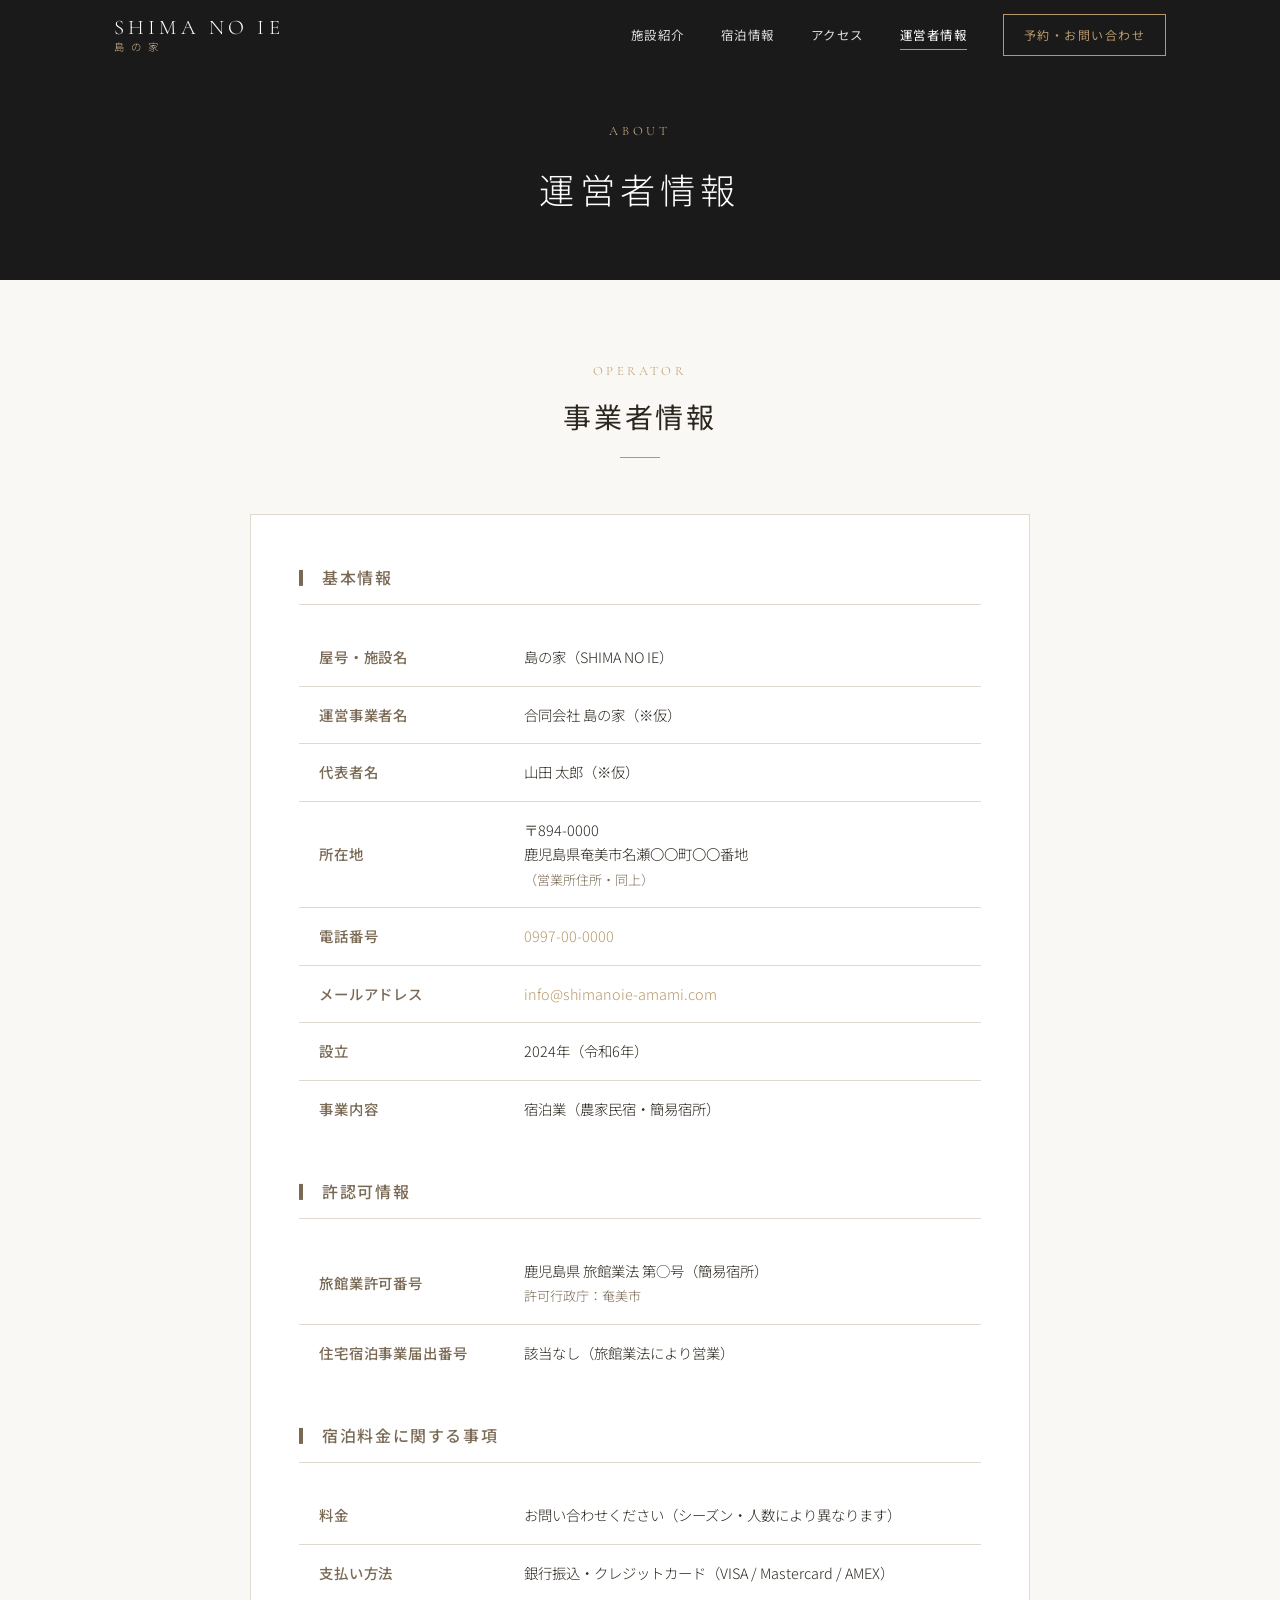
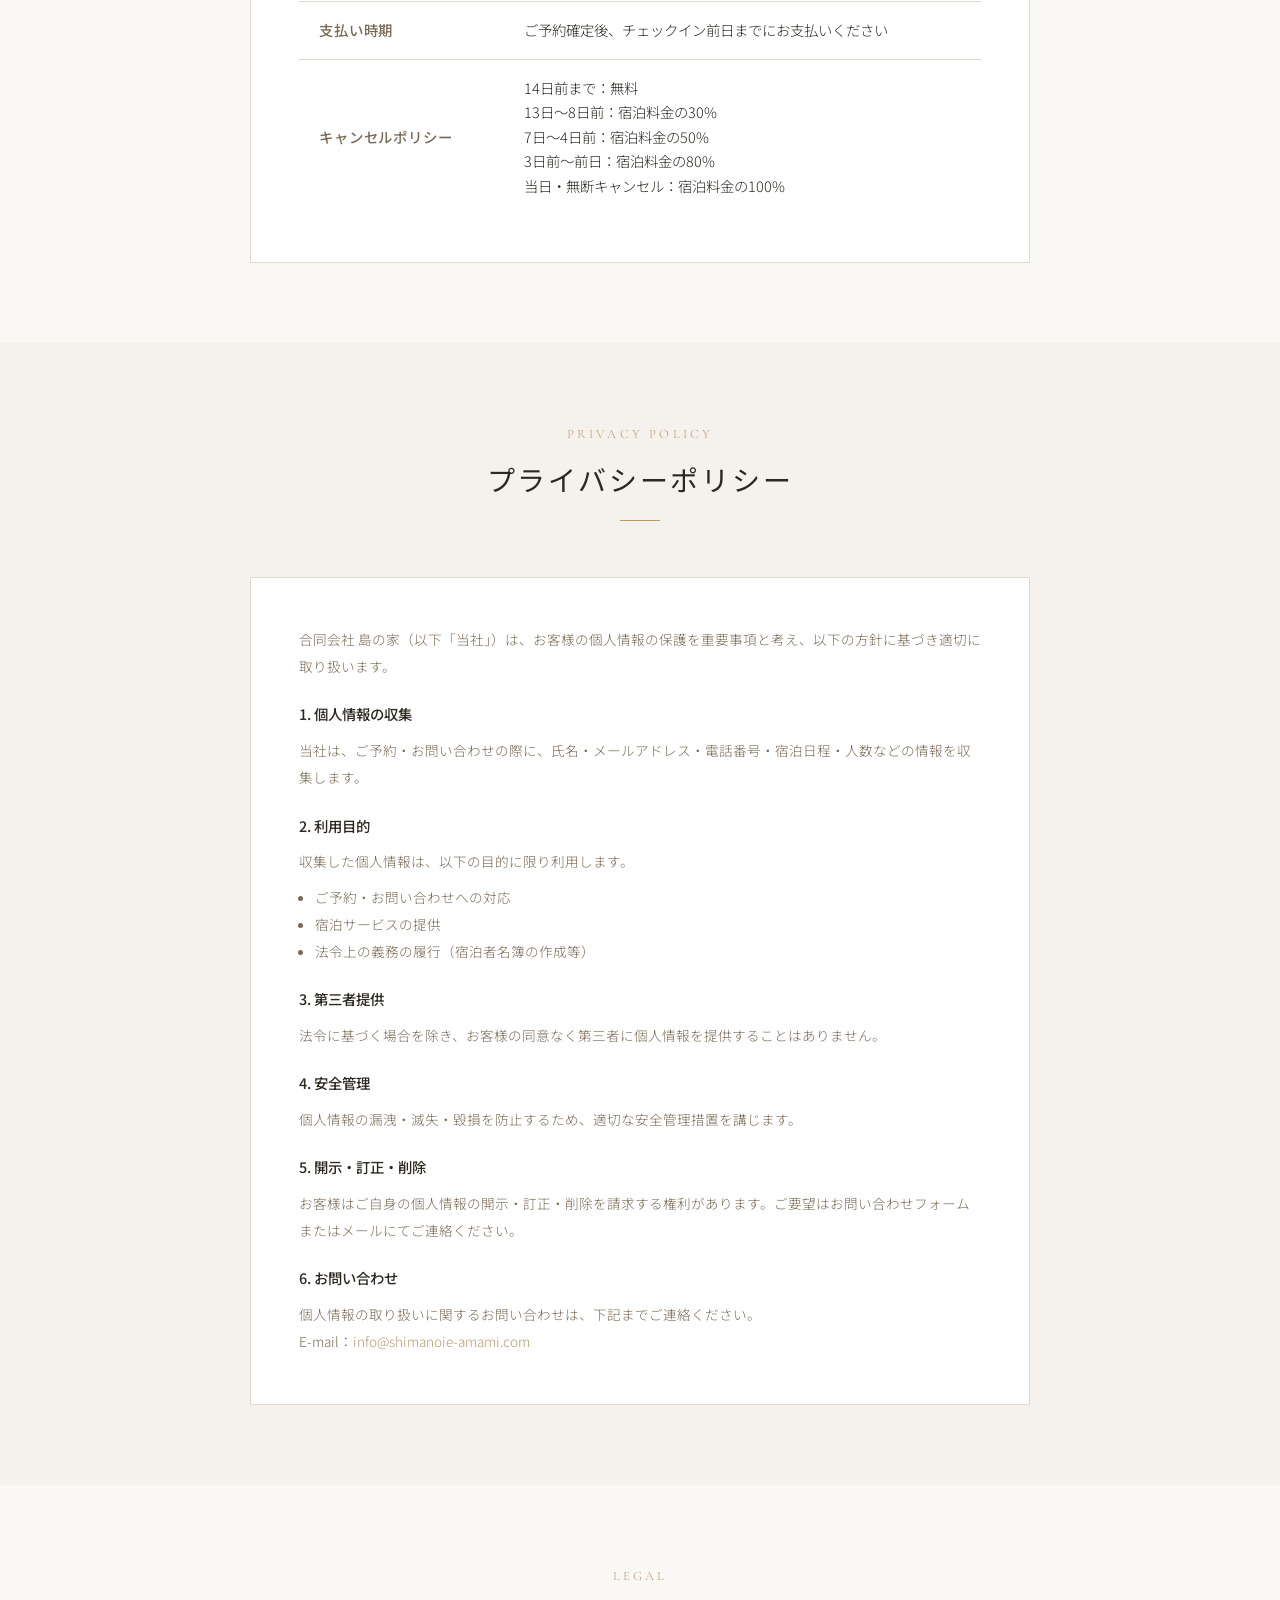
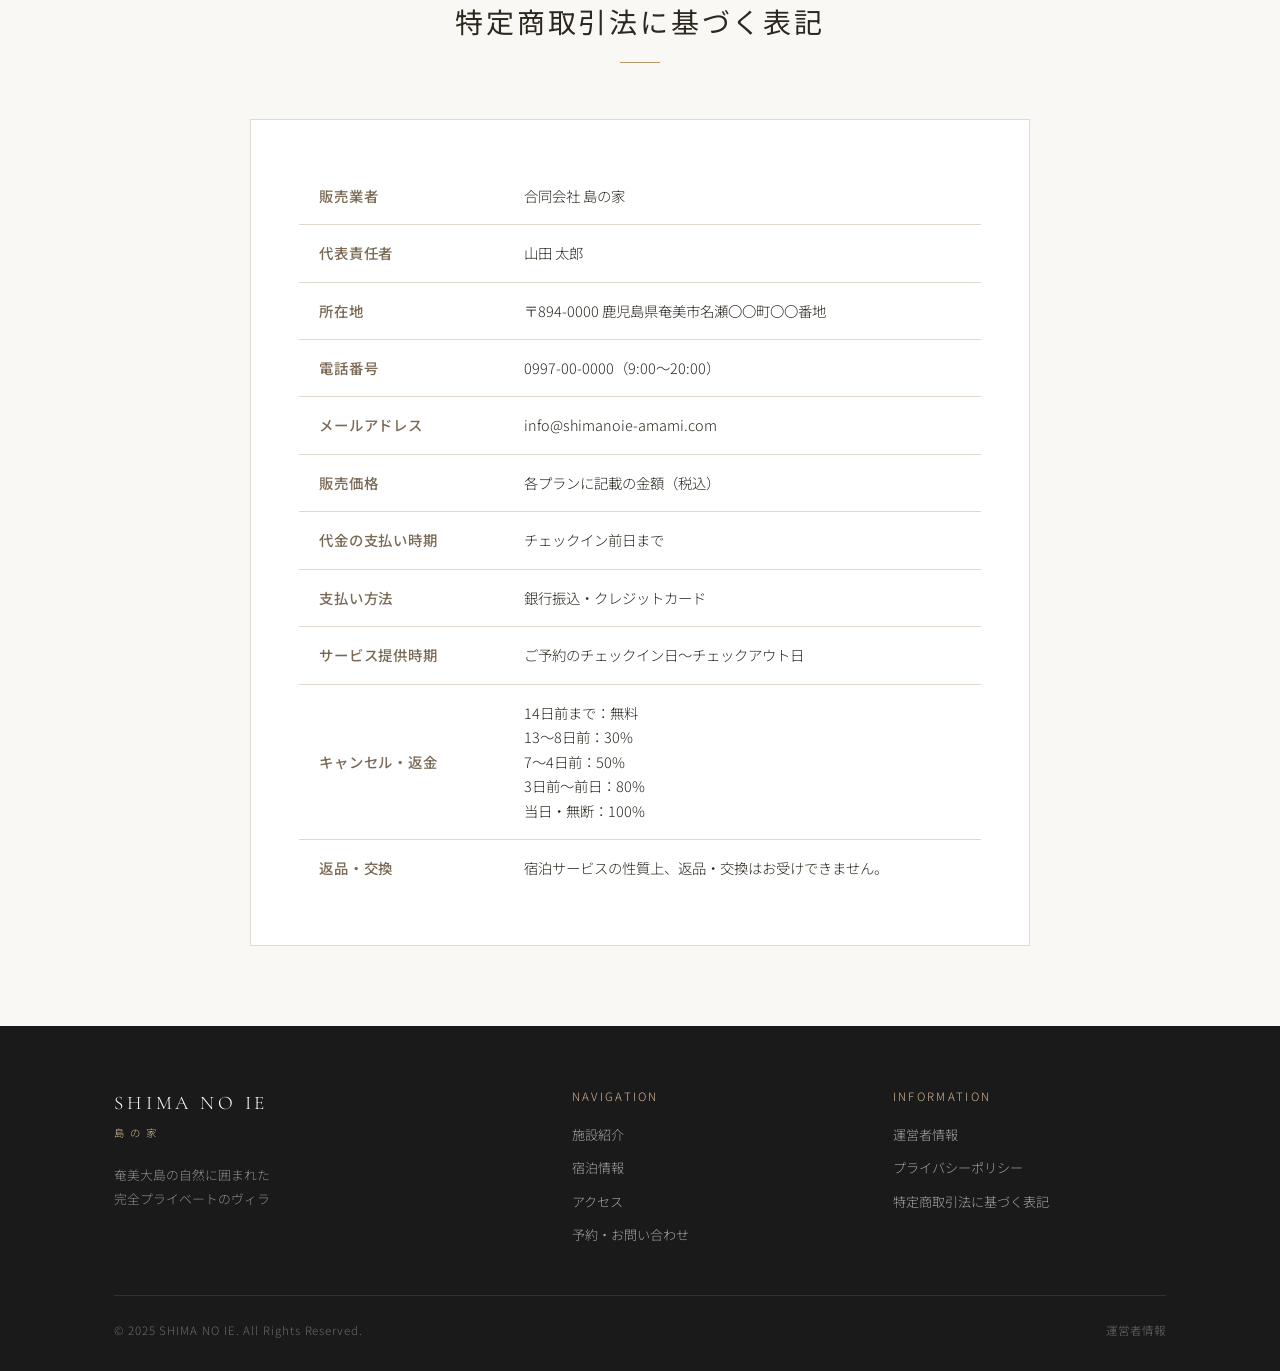
==== about.html @ 04a3f8f7 "feat: 奄美ヴィラ公式サイト 初回リリース 和モダンデザインの宿泊施設（ヴィラ）公式ホームページを実装。 一休.com 審査対応のため事業者情報・特商法・キャンセルポリシーを完備。  Co-Aut" ====
<!DOCTYPE html>
<html lang="ja">
<head>
  <meta charset="UTF-8">
  <meta name="viewport" content="width=device-width, initial-scale=1.0">
  <title>運営者情報｜SHIMA NO IE - 島の家</title>
  <meta name="description" content="島の家の運営者情報・プライバシーポリシー・特定商取引法に基づく表記。">
  <link rel="stylesheet" href="styles.css">
  <style>
    .about-section-title {
      font-size: 1rem;
      font-weight: 500;
      letter-spacing: 0.1em;
      color: var(--color-accent);
      margin-bottom: 24px;
      padding-bottom: 12px;
      border-bottom: 1px solid var(--color-border);
    }
    .policy-text {
      font-size: 0.85rem;
      line-height: 2;
      color: var(--color-accent);
    }
    .policy-text h4 {
      font-size: 0.9rem;
      font-weight: 500;
      color: var(--color-text);
      margin: 20px 0 8px;
    }
  </style>
</head>
<body>

  <!-- ヘッダー -->
  <header class="site-header solid" id="site-header">
    <div class="header-inner">
      <a href="index.html" class="site-logo">
        <span class="site-logo__en">SHIMA NO IE</span>
        <span class="site-logo__jp">島 の 家</span>
      </a>
      <nav class="site-nav">
        <a href="facility.html">施設紹介</a>
        <a href="stay-info.html">宿泊情報</a>
        <a href="access.html">アクセス</a>
        <a href="about.html" class="active">運営者情報</a>
        <a href="contact.html" class="nav-cta">予約・お問い合わせ</a>
      </nav>
      <button class="hamburger" id="hamburger" aria-label="メニューを開く">
        <span></span><span></span><span></span>
      </button>
    </div>
  </header>
  <nav class="mobile-nav" id="mobile-nav">
    <a href="facility.html">施設紹介</a>
    <a href="stay-info.html">宿泊情報</a>
    <a href="access.html">アクセス</a>
    <a href="about.html">運営者情報</a>
    <a href="contact.html">予約・お問い合わせ</a>
  </nav>

  <!-- ページヒーロー -->
  <div class="page-hero">
    <div class="page-hero__content">
      <span class="page-hero__label">About</span>
      <h1 class="page-hero__title">運営者情報</h1>
    </div>
  </div>

  <!-- ============================================================
       事業者情報
       ============================================================ -->
  <section class="section">
    <div class="container">
      <div class="section-header fade-in">
        <span class="section-label">Operator</span>
        <h2 class="section-title">事業者情報</h2>
      </div>

      <div class="about-box fade-in">
        <h3 class="about-section-title">▎ 基本情報</h3>
        <table class="info-table" style="margin-bottom:40px;">
          <tbody>
            <tr>
              <th>屋号・施設名</th>
              <td>島の家（SHIMA NO IE）</td>
            </tr>
            <tr>
              <th>運営事業者名</th>
              <td>合同会社 島の家（※仮）</td>
            </tr>
            <tr>
              <th>代表者名</th>
              <td>山田 太郎（※仮）</td>
            </tr>
            <tr>
              <th>所在地</th>
              <td>
                〒894-0000<br>
                鹿児島県奄美市名瀬〇〇町〇〇番地<br>
                <span style="font-size:0.82rem;color:var(--color-accent);">（営業所住所・同上）</span>
              </td>
            </tr>
            <tr>
              <th>電話番号</th>
              <td><a href="tel:0997000000" style="color:var(--color-gold);">0997-00-0000</a></td>
            </tr>
            <tr>
              <th>メールアドレス</th>
              <td><a href="mailto:info@shimanoie-amami.com" style="color:var(--color-gold);">info@shimanoie-amami.com</a></td>
            </tr>
            <tr>
              <th>設立</th>
              <td>2024年（令和6年）</td>
            </tr>
            <tr>
              <th>事業内容</th>
              <td>宿泊業（農家民宿・簡易宿所）</td>
            </tr>
          </tbody>
        </table>

        <h3 class="about-section-title">▎ 許認可情報</h3>
        <table class="info-table" style="margin-bottom:40px;">
          <tbody>
            <tr>
              <th>旅館業許可番号</th>
              <td>鹿児島県 旅館業法 第○号（簡易宿所）<br>
                  <span style="font-size:0.82rem;color:var(--color-accent);">許可行政庁：奄美市</span>
              </td>
            </tr>
            <tr>
              <th>住宅宿泊事業届出番号</th>
              <td>該当なし（旅館業法により営業）</td>
            </tr>
          </tbody>
        </table>

        <h3 class="about-section-title">▎ 宿泊料金に関する事項</h3>
        <table class="info-table">
          <tbody>
            <tr>
              <th>料金</th>
              <td>お問い合わせください（シーズン・人数により異なります）</td>
            </tr>
            <tr>
              <th>支払い方法</th>
              <td>銀行振込・クレジットカード（VISA / Mastercard / AMEX）</td>
            </tr>
            <tr>
              <th>支払い時期</th>
              <td>ご予約確定後、チェックイン前日までにお支払いください</td>
            </tr>
            <tr>
              <th>キャンセルポリシー</th>
              <td>
                14日前まで：無料<br>
                13日〜8日前：宿泊料金の30%<br>
                7日〜4日前：宿泊料金の50%<br>
                3日前〜前日：宿泊料金の80%<br>
                当日・無断キャンセル：宿泊料金の100%
              </td>
            </tr>
          </tbody>
        </table>
      </div>
    </div>
  </section>

  <!-- ============================================================
       プライバシーポリシー
       ============================================================ -->
  <section class="section section--gray" id="privacy">
    <div class="container">
      <div class="section-header fade-in">
        <span class="section-label">Privacy Policy</span>
        <h2 class="section-title">プライバシーポリシー</h2>
      </div>

      <div class="about-box fade-in">
        <div class="policy-text">
          <p>合同会社 島の家（以下「当社」）は、お客様の個人情報の保護を重要事項と考え、以下の方針に基づき適切に取り扱います。</p>

          <h4>1. 個人情報の収集</h4>
          <p>当社は、ご予約・お問い合わせの際に、氏名・メールアドレス・電話番号・宿泊日程・人数などの情報を収集します。</p>

          <h4>2. 利用目的</h4>
          <p>収集した個人情報は、以下の目的に限り利用します。</p>
          <ul style="margin:8px 0 8px 16px;list-style:disc;">
            <li>ご予約・お問い合わせへの対応</li>
            <li>宿泊サービスの提供</li>
            <li>法令上の義務の履行（宿泊者名簿の作成等）</li>
          </ul>

          <h4>3. 第三者提供</h4>
          <p>法令に基づく場合を除き、お客様の同意なく第三者に個人情報を提供することはありません。</p>

          <h4>4. 安全管理</h4>
          <p>個人情報の漏洩・滅失・毀損を防止するため、適切な安全管理措置を講じます。</p>

          <h4>5. 開示・訂正・削除</h4>
          <p>お客様はご自身の個人情報の開示・訂正・削除を請求する権利があります。ご要望はお問い合わせフォームまたはメールにてご連絡ください。</p>

          <h4>6. お問い合わせ</h4>
          <p>個人情報の取り扱いに関するお問い合わせは、下記までご連絡ください。<br>
          E-mail：<a href="mailto:info@shimanoie-amami.com" style="color:var(--color-gold);">info@shimanoie-amami.com</a></p>
        </div>
      </div>
    </div>
  </section>

  <!-- ============================================================
       特定商取引法
       ============================================================ -->
  <section class="section" id="law">
    <div class="container">
      <div class="section-header fade-in">
        <span class="section-label">Legal</span>
        <h2 class="section-title">特定商取引法に基づく表記</h2>
      </div>

      <div class="about-box fade-in">
        <table class="info-table">
          <tbody>
            <tr>
              <th>販売業者</th>
              <td>合同会社 島の家</td>
            </tr>
            <tr>
              <th>代表責任者</th>
              <td>山田 太郎</td>
            </tr>
            <tr>
              <th>所在地</th>
              <td>〒894-0000 鹿児島県奄美市名瀬〇〇町〇〇番地</td>
            </tr>
            <tr>
              <th>電話番号</th>
              <td>0997-00-0000（9:00〜20:00）</td>
            </tr>
            <tr>
              <th>メールアドレス</th>
              <td>info@shimanoie-amami.com</td>
            </tr>
            <tr>
              <th>販売価格</th>
              <td>各プランに記載の金額（税込）</td>
            </tr>
            <tr>
              <th>代金の支払い時期</th>
              <td>チェックイン前日まで</td>
            </tr>
            <tr>
              <th>支払い方法</th>
              <td>銀行振込・クレジットカード</td>
            </tr>
            <tr>
              <th>サービス提供時期</th>
              <td>ご予約のチェックイン日〜チェックアウト日</td>
            </tr>
            <tr>
              <th>キャンセル・返金</th>
              <td>
                14日前まで：無料<br>
                13〜8日前：30%<br>
                7〜4日前：50%<br>
                3日前〜前日：80%<br>
                当日・無断：100%
              </td>
            </tr>
            <tr>
              <th>返品・交換</th>
              <td>宿泊サービスの性質上、返品・交換はお受けできません。</td>
            </tr>
          </tbody>
        </table>
      </div>
    </div>
  </section>

  <!-- フッター -->
  <footer class="site-footer">
    <div class="container">
      <div class="footer-inner">
        <div class="footer-brand">
          <div class="footer-brand__logo">
            <span class="footer-brand__en">SHIMA NO IE</span>
            <span class="footer-brand__jp">島 の 家</span>
          </div>
          <p class="footer-brand__text">奄美大島の自然に囲まれた<br>完全プライベートのヴィラ</p>
        </div>
        <div class="footer-nav">
          <p class="footer-nav__title">Navigation</p>
          <div class="footer-nav__links">
            <a href="facility.html">施設紹介</a>
            <a href="stay-info.html">宿泊情報</a>
            <a href="access.html">アクセス</a>
            <a href="contact.html">予約・お問い合わせ</a>
          </div>
        </div>
        <div class="footer-nav">
          <p class="footer-nav__title">Information</p>
          <div class="footer-nav__links">
            <a href="about.html">運営者情報</a>
            <a href="about.html#privacy">プライバシーポリシー</a>
            <a href="about.html#law">特定商取引法に基づく表記</a>
          </div>
        </div>
      </div>
      <div class="footer-bottom">
        <small>&copy; 2025 SHIMA NO IE. All Rights Reserved.</small>
        <a href="about.html">運営者情報</a>
      </div>
    </div>
  </footer>

  <script src="script.js"></script>
</body>
</html>
---- styles.css ----
/* ============================================
   VILLA SITE - 共通スタイルシート
   和モダンデザイン / Wa-Modern Design
   ============================================ */

/* --- Google Fonts --- */
@import url('https://fonts.googleapis.com/css2?family=Cormorant+Garamond:ital,wght@0,300;0,400;0,600;1,300;1,400&family=Noto+Sans+JP:wght@300;400;500&display=swap');

/* --- CSS変数 --- */
:root {
  --color-bg: #faf8f5;
  --color-text: #2c2820;
  --color-accent: #7a6a55;
  --color-gold: #b8986a;
  --color-gold-light: #d4b896;
  --color-border: #e0d9cf;
  --color-dark: #1a1a1a;
  --color-dark-overlay: rgba(0, 0, 0, 0.45);
  --color-white: #ffffff;
  --color-light-gray: #f5f2ed;
  --color-line: #06c755;

  --font-sans: 'Noto Sans JP', sans-serif;
  --font-serif: 'Cormorant Garamond', serif;

  --container-max: 1100px;
  --section-padding: 80px 0;
  --header-h: 70px;

  --transition: 0.3s ease;
  --radius: 2px;
  --shadow: 0 4px 20px rgba(0, 0, 0, 0.08);
}

/* --- リセット & ベース --- */
*, *::before, *::after {
  box-sizing: border-box;
  margin: 0;
  padding: 0;
}

html {
  scroll-behavior: smooth;
  font-size: 16px;
}

body {
  font-family: var(--font-sans);
  font-weight: 300;
  color: var(--color-text);
  background-color: var(--color-bg);
  line-height: 1.8;
  -webkit-font-smoothing: antialiased;
}

img {
  max-width: 100%;
  height: auto;
  display: block;
}

a {
  color: inherit;
  text-decoration: none;
  transition: opacity var(--transition);
}

a:hover {
  opacity: 0.75;
}

ul, ol {
  list-style: none;
}

/* --- コンテナ --- */
.container {
  max-width: var(--container-max);
  margin: 0 auto;
  padding: 0 24px;
}

/* --- セクション共通 --- */
.section {
  padding: var(--section-padding);
}

.section--gray {
  background-color: var(--color-light-gray);
}

.section-header {
  text-align: center;
  margin-bottom: 56px;
}

.section-label {
  display: block;
  font-family: var(--font-serif);
  font-size: 0.8rem;
  letter-spacing: 0.25em;
  color: var(--color-gold);
  text-transform: uppercase;
  margin-bottom: 12px;
}

.section-title {
  font-size: 1.75rem;
  font-weight: 400;
  letter-spacing: 0.1em;
  line-height: 1.5;
}

.section-title::after {
  content: '';
  display: block;
  width: 40px;
  height: 1px;
  background: var(--color-gold);
  margin: 20px auto 0;
}

.section-subtitle {
  margin-top: 16px;
  font-size: 0.9rem;
  color: var(--color-accent);
  line-height: 1.9;
}

/* ============================================
   ヘッダー
   ============================================ */
.site-header {
  position: fixed;
  top: 0;
  left: 0;
  right: 0;
  height: var(--header-h);
  z-index: 1000;
  display: flex;
  align-items: center;
  transition: background var(--transition), box-shadow var(--transition);
}

.site-header.transparent {
  background: transparent;
}

.site-header.scrolled {
  background: var(--color-dark);
  box-shadow: 0 2px 20px rgba(0,0,0,0.2);
}

.site-header.solid {
  background: var(--color-dark);
}

.header-inner {
  display: flex;
  align-items: center;
  justify-content: space-between;
  width: 100%;
  max-width: var(--container-max);
  margin: 0 auto;
  padding: 0 24px;
}

/* ロゴ */
.site-logo {
  display: flex;
  flex-direction: column;
  line-height: 1;
}

.site-logo__en {
  font-family: var(--font-serif);
  font-size: 1.3rem;
  font-weight: 300;
  letter-spacing: 0.2em;
  color: var(--color-white);
}

.site-logo__jp {
  font-size: 0.65rem;
  font-weight: 300;
  letter-spacing: 0.25em;
  color: var(--color-gold-light);
  margin-top: 3px;
}

/* PC ナビゲーション */
.site-nav {
  display: flex;
  align-items: center;
  gap: 36px;
}

.site-nav a {
  font-size: 0.78rem;
  font-weight: 400;
  letter-spacing: 0.12em;
  color: rgba(255,255,255,0.85);
  position: relative;
}

.site-nav a::after {
  content: '';
  position: absolute;
  bottom: -4px;
  left: 0;
  right: 0;
  height: 1px;
  background: var(--color-gold);
  transform: scaleX(0);
  transition: transform var(--transition);
}

.site-nav a:hover,
.site-nav a.active {
  color: var(--color-white);
  opacity: 1;
}

.site-nav a:hover::after,
.site-nav a.active::after {
  transform: scaleX(1);
}

.nav-cta {
  display: inline-flex;
  align-items: center;
  padding: 9px 20px;
  border: 1px solid var(--color-gold);
  color: var(--color-gold) !important;
  font-size: 0.75rem !important;
  letter-spacing: 0.15em;
  transition: background var(--transition), color var(--transition) !important;
}

.nav-cta::after {
  display: none !important;
}

.nav-cta:hover {
  background: var(--color-gold) !important;
  color: var(--color-white) !important;
  opacity: 1 !important;
}

/* ハンバーガー */
.hamburger {
  display: none;
  flex-direction: column;
  gap: 5px;
  cursor: pointer;
  padding: 8px;
  background: none;
  border: none;
}

.hamburger span {
  display: block;
  width: 24px;
  height: 1px;
  background: var(--color-white);
  transition: transform var(--transition), opacity var(--transition);
}

.hamburger.open span:nth-child(1) { transform: translateY(6px) rotate(45deg); }
.hamburger.open span:nth-child(2) { opacity: 0; }
.hamburger.open span:nth-child(3) { transform: translateY(-6px) rotate(-45deg); }

/* モバイルメニュー */
.mobile-nav {
  display: none;
  position: fixed;
  top: var(--header-h);
  left: 0;
  right: 0;
  background: var(--color-dark);
  padding: 24px;
  z-index: 999;
  flex-direction: column;
  gap: 0;
  border-top: 1px solid rgba(255,255,255,0.1);
}

.mobile-nav.open {
  display: flex;
}

.mobile-nav a {
  display: block;
  padding: 14px 0;
  font-size: 0.9rem;
  letter-spacing: 0.12em;
  color: rgba(255,255,255,0.85);
  border-bottom: 1px solid rgba(255,255,255,0.08);
}

/* ============================================
   ヒーローセクション
   ============================================ */
.hero {
  position: relative;
  height: 100vh;
  min-height: 600px;
  display: flex;
  align-items: center;
  justify-content: center;
  overflow: hidden;
  background: var(--color-dark);
}

.hero__bg {
  position: absolute;
  inset: 0;
  object-fit: cover;
  width: 100%;
  height: 100%;
  opacity: 0.7;
}

.hero__overlay {
  position: absolute;
  inset: 0;
  background: linear-gradient(
    to bottom,
    rgba(0,0,0,0.2) 0%,
    rgba(0,0,0,0.1) 50%,
    rgba(0,0,0,0.5) 100%
  );
}

.hero__content {
  position: relative;
  text-align: center;
  color: var(--color-white);
  padding: 0 24px;
  max-width: 700px;
}

.hero__label {
  font-family: var(--font-serif);
  font-size: 0.85rem;
  letter-spacing: 0.35em;
  color: var(--color-gold-light);
  text-transform: uppercase;
  display: block;
  margin-bottom: 20px;
  animation: fadeUp 1s ease 0.3s both;
}

.hero__title {
  font-size: clamp(2rem, 5vw, 3.2rem);
  font-weight: 300;
  letter-spacing: 0.15em;
  line-height: 1.6;
  margin-bottom: 24px;
  animation: fadeUp 1s ease 0.5s both;
}

.hero__sub {
  font-size: 0.9rem;
  font-weight: 300;
  letter-spacing: 0.2em;
  color: rgba(255,255,255,0.8);
  margin-bottom: 40px;
  animation: fadeUp 1s ease 0.7s both;
}

.hero__scroll {
  position: absolute;
  bottom: 32px;
  left: 50%;
  transform: translateX(-50%);
  display: flex;
  flex-direction: column;
  align-items: center;
  gap: 8px;
  font-size: 0.65rem;
  letter-spacing: 0.25em;
  color: rgba(255,255,255,0.6);
  animation: fadeIn 1.5s ease 1.2s both;
}

.hero__scroll::after {
  content: '';
  display: block;
  width: 1px;
  height: 40px;
  background: rgba(255,255,255,0.4);
  animation: scrollLine 1.5s ease-in-out infinite;
}

/* ============================================
   ボタン
   ============================================ */
.btn {
  display: inline-flex;
  align-items: center;
  gap: 10px;
  padding: 14px 36px;
  font-size: 0.82rem;
  font-weight: 400;
  letter-spacing: 0.18em;
  border: 1px solid currentColor;
  transition: background var(--transition), color var(--transition), border-color var(--transition);
  cursor: pointer;
}

.btn--primary {
  color: var(--color-white);
  border-color: var(--color-white);
  background: transparent;
}

.btn--primary:hover {
  background: var(--color-white);
  color: var(--color-dark);
  opacity: 1;
}

.btn--dark {
  color: var(--color-dark);
  border-color: var(--color-dark);
  background: transparent;
}

.btn--dark:hover {
  background: var(--color-dark);
  color: var(--color-white);
  opacity: 1;
}

.btn--gold {
  color: var(--color-gold);
  border-color: var(--color-gold);
  background: transparent;
}

.btn--gold:hover {
  background: var(--color-gold);
  color: var(--color-white);
  opacity: 1;
}

.btn--filled {
  background: var(--color-gold);
  color: var(--color-white);
  border-color: var(--color-gold);
}

.btn--filled:hover {
  background: var(--color-accent);
  border-color: var(--color-accent);
  opacity: 1;
}

/* ============================================
   コンセプトセクション
   ============================================ */
.concept-grid {
  display: grid;
  grid-template-columns: repeat(3, 1fr);
  gap: 40px;
  text-align: center;
}

.concept-card__icon {
  font-size: 2rem;
  margin-bottom: 16px;
  color: var(--color-gold);
}

.concept-card__title {
  font-size: 1rem;
  font-weight: 500;
  letter-spacing: 0.1em;
  margin-bottom: 12px;
}

.concept-card__text {
  font-size: 0.85rem;
  color: var(--color-accent);
  line-height: 1.9;
}

/* ============================================
   ギャラリーグリッド
   ============================================ */
.gallery-grid {
  display: grid;
  grid-template-columns: repeat(3, 1fr);
  grid-template-rows: auto auto;
  gap: 12px;
}

.gallery-grid .gallery-item:first-child {
  grid-column: 1 / 3;
  grid-row: 1 / 3;
}

.gallery-item {
  overflow: hidden;
  position: relative;
}

.gallery-item img {
  width: 100%;
  height: 100%;
  object-fit: cover;
  transition: transform 0.6s ease;
  aspect-ratio: 4/3;
}

.gallery-item:first-child img {
  aspect-ratio: unset;
  height: 100%;
  min-height: 320px;
}

.gallery-item:hover img {
  transform: scale(1.04);
}

/* ============================================
   フィーチャーセクション（テキスト＋画像）
   ============================================ */
.feature-row {
  display: grid;
  grid-template-columns: 1fr 1fr;
  gap: 64px;
  align-items: center;
  margin-bottom: 72px;
}

.feature-row:last-child {
  margin-bottom: 0;
}

.feature-row--reverse {
  direction: rtl;
}

.feature-row--reverse > * {
  direction: ltr;
}

.feature-img {
  aspect-ratio: 4/3;
  overflow: hidden;
}

.feature-img img {
  width: 100%;
  height: 100%;
  object-fit: cover;
  transition: transform 0.6s ease;
}

.feature-img:hover img {
  transform: scale(1.03);
}

.feature-text__label {
  font-family: var(--font-serif);
  font-size: 0.78rem;
  letter-spacing: 0.25em;
  color: var(--color-gold);
  text-transform: uppercase;
  display: block;
  margin-bottom: 14px;
}

.feature-text__title {
  font-size: 1.35rem;
  font-weight: 400;
  letter-spacing: 0.08em;
  line-height: 1.7;
  margin-bottom: 20px;
}

.feature-text__body {
  font-size: 0.88rem;
  color: var(--color-accent);
  line-height: 2;
}

/* ============================================
   インフォテーブル
   ============================================ */
.info-table {
  width: 100%;
  border-collapse: collapse;
}

.info-table th,
.info-table td {
  padding: 16px 20px;
  text-align: left;
  border-bottom: 1px solid var(--color-border);
  font-size: 0.9rem;
  line-height: 1.7;
}

.info-table th {
  width: 30%;
  font-weight: 500;
  letter-spacing: 0.06em;
  color: var(--color-accent);
  white-space: nowrap;
}

.info-table tr:last-child th,
.info-table tr:last-child td {
  border-bottom: none;
}

/* ============================================
   アメニティリスト
   ============================================ */
.amenity-section {
  margin-bottom: 40px;
}

.amenity-section__title {
  font-size: 0.9rem;
  font-weight: 500;
  letter-spacing: 0.1em;
  margin-bottom: 16px;
  padding-bottom: 10px;
  border-bottom: 1px solid var(--color-border);
  color: var(--color-accent);
}

.amenity-list {
  display: grid;
  grid-template-columns: repeat(3, 1fr);
  gap: 10px 20px;
}

.amenity-list li {
  font-size: 0.85rem;
  display: flex;
  align-items: center;
  gap: 8px;
}

.amenity-list li::before {
  content: '✓';
  color: var(--color-gold);
  font-size: 0.75rem;
  flex-shrink: 0;
}

/* ============================================
   料金テーブル
   ============================================ */
.price-box {
  background: var(--color-light-gray);
  border: 1px solid var(--color-border);
  padding: 40px;
  text-align: center;
}

.price-box__note {
  font-size: 0.85rem;
  color: var(--color-accent);
  margin-bottom: 12px;
}

.price-box__main {
  font-size: 1.2rem;
  font-weight: 400;
  letter-spacing: 0.1em;
  margin-bottom: 20px;
}

/* ============================================
   アクセス
   ============================================ */
.map-wrapper {
  position: relative;
  padding-bottom: 45%;
  height: 0;
  overflow: hidden;
  background: var(--color-border);
}

.map-wrapper iframe {
  position: absolute;
  top: 0;
  left: 0;
  width: 100%;
  height: 100%;
  border: 0;
}

.access-cards {
  display: grid;
  grid-template-columns: repeat(2, 1fr);
  gap: 32px;
  margin-top: 48px;
}

.access-card {
  background: var(--color-white);
  padding: 32px;
  border: 1px solid var(--color-border);
}

.access-card__icon {
  font-size: 1.5rem;
  margin-bottom: 12px;
}

.access-card__title {
  font-size: 0.95rem;
  font-weight: 500;
  letter-spacing: 0.08em;
  margin-bottom: 12px;
}

.access-card__text {
  font-size: 0.85rem;
  color: var(--color-accent);
  line-height: 1.9;
}

/* 周辺観光 */
.spot-grid {
  display: grid;
  grid-template-columns: repeat(3, 1fr);
  gap: 24px;
}

.spot-card {
  overflow: hidden;
  border: 1px solid var(--color-border);
  background: var(--color-white);
}

.spot-card__img {
  aspect-ratio: 3/2;
  overflow: hidden;
}

.spot-card__img img {
  width: 100%;
  height: 100%;
  object-fit: cover;
  transition: transform 0.5s ease;
}

.spot-card:hover .spot-card__img img {
  transform: scale(1.05);
}

.spot-card__body {
  padding: 20px;
}

.spot-card__title {
  font-size: 0.95rem;
  font-weight: 500;
  letter-spacing: 0.06em;
  margin-bottom: 8px;
}

.spot-card__text {
  font-size: 0.8rem;
  color: var(--color-accent);
  line-height: 1.8;
}

/* ============================================
   お問い合わせフォーム
   ============================================ */
.contact-layout {
  display: grid;
  grid-template-columns: 1fr 1.6fr;
  gap: 64px;
  align-items: start;
}

.contact-info__item {
  display: flex;
  align-items: flex-start;
  gap: 16px;
  margin-bottom: 32px;
}

.contact-info__icon {
  font-size: 1.2rem;
  width: 40px;
  height: 40px;
  display: flex;
  align-items: center;
  justify-content: center;
  flex-shrink: 0;
  border: 1px solid var(--color-border);
  color: var(--color-gold);
}

.contact-info__label {
  font-size: 0.75rem;
  letter-spacing: 0.1em;
  color: var(--color-accent);
  margin-bottom: 4px;
}

.contact-info__value {
  font-size: 0.9rem;
  font-weight: 400;
}

.btn--line {
  display: flex;
  align-items: center;
  gap: 10px;
  width: fit-content;
  padding: 14px 28px;
  background: var(--color-line);
  color: var(--color-white);
  border: none;
  font-size: 0.85rem;
  letter-spacing: 0.08em;
  cursor: pointer;
  transition: opacity var(--transition);
}

.btn--line:hover {
  opacity: 0.85;
}

/* フォーム */
.form-group {
  margin-bottom: 24px;
}

.form-label {
  display: block;
  font-size: 0.8rem;
  font-weight: 500;
  letter-spacing: 0.08em;
  color: var(--color-accent);
  margin-bottom: 8px;
}

.form-label .required {
  color: #c0392b;
  margin-left: 4px;
  font-size: 0.7rem;
}

.form-input,
.form-select,
.form-textarea {
  width: 100%;
  padding: 12px 16px;
  background: var(--color-white);
  border: 1px solid var(--color-border);
  font-family: var(--font-sans);
  font-size: 0.9rem;
  font-weight: 300;
  color: var(--color-text);
  outline: none;
  transition: border-color var(--transition);
  border-radius: var(--radius);
}

.form-input:focus,
.form-select:focus,
.form-textarea:focus {
  border-color: var(--color-gold);
}

.form-textarea {
  resize: vertical;
  min-height: 140px;
}

.form-row {
  display: grid;
  grid-template-columns: 1fr 1fr;
  gap: 16px;
}

/* モーダル */
.modal-overlay {
  display: none;
  position: fixed;
  inset: 0;
  background: rgba(0,0,0,0.5);
  z-index: 2000;
  align-items: center;
  justify-content: center;
}

.modal-overlay.show {
  display: flex;
}

.modal-box {
  background: var(--color-white);
  padding: 48px 40px;
  max-width: 420px;
  width: 90%;
  text-align: center;
}

.modal-icon {
  font-size: 2.5rem;
  margin-bottom: 20px;
  color: var(--color-gold);
}

.modal-title {
  font-size: 1.1rem;
  font-weight: 400;
  letter-spacing: 0.08em;
  margin-bottom: 16px;
}

.modal-text {
  font-size: 0.85rem;
  color: var(--color-accent);
  line-height: 1.9;
  margin-bottom: 32px;
}

/* ============================================
   運営者情報テーブル
   ============================================ */
.about-box {
  background: var(--color-white);
  border: 1px solid var(--color-border);
  padding: 48px;
  max-width: 780px;
  margin: 0 auto;
}

/* ============================================
   ページヒーロー（サブページ共通）
   ============================================ */
.page-hero {
  padding: 120px 0 60px;
  background: var(--color-dark);
  text-align: center;
  color: var(--color-white);
  position: relative;
  overflow: hidden;
}

.page-hero__bg {
  position: absolute;
  inset: 0;
  object-fit: cover;
  width: 100%;
  height: 100%;
  opacity: 0.3;
}

.page-hero__content {
  position: relative;
}

.page-hero__label {
  font-family: var(--font-serif);
  font-size: 0.8rem;
  letter-spacing: 0.3em;
  color: var(--color-gold-light);
  text-transform: uppercase;
  display: block;
  margin-bottom: 14px;
}

.page-hero__title {
  font-size: clamp(1.5rem, 4vw, 2.2rem);
  font-weight: 300;
  letter-spacing: 0.15em;
}

/* ============================================
   フッター
   ============================================ */
.site-footer {
  background: var(--color-dark);
  color: rgba(255,255,255,0.7);
  padding: 60px 0 30px;
}

.footer-inner {
  display: grid;
  grid-template-columns: 1.5fr 1fr 1fr;
  gap: 48px;
  margin-bottom: 48px;
}

.footer-brand__logo {
  display: flex;
  flex-direction: column;
  margin-bottom: 20px;
}

.footer-brand__en {
  font-family: var(--font-serif);
  font-size: 1.2rem;
  font-weight: 300;
  letter-spacing: 0.2em;
  color: var(--color-white);
}

.footer-brand__jp {
  font-size: 0.65rem;
  letter-spacing: 0.2em;
  color: var(--color-gold-light);
  margin-top: 4px;
}

.footer-brand__text {
  font-size: 0.8rem;
  line-height: 1.9;
  color: rgba(255,255,255,0.5);
}

.footer-nav__title {
  font-size: 0.72rem;
  letter-spacing: 0.2em;
  color: var(--color-gold-light);
  text-transform: uppercase;
  margin-bottom: 16px;
}

.footer-nav__links {
  display: flex;
  flex-direction: column;
  gap: 10px;
}

.footer-nav__links a {
  font-size: 0.82rem;
  color: rgba(255,255,255,0.6);
  transition: color var(--transition);
}

.footer-nav__links a:hover {
  color: var(--color-white);
  opacity: 1;
}

.footer-bottom {
  padding-top: 24px;
  border-top: 1px solid rgba(255,255,255,0.1);
  display: flex;
  align-items: center;
  justify-content: space-between;
  flex-wrap: wrap;
  gap: 12px;
}

.footer-bottom small {
  font-size: 0.72rem;
  color: rgba(255,255,255,0.35);
  letter-spacing: 0.08em;
}

.footer-bottom a {
  font-size: 0.72rem;
  color: rgba(255,255,255,0.35);
}

.footer-bottom a:hover {
  color: rgba(255,255,255,0.7);
  opacity: 1;
}

/* ============================================
   フェードインアニメーション
   ============================================ */
@keyframes fadeUp {
  from {
    opacity: 0;
    transform: translateY(24px);
  }
  to {
    opacity: 1;
    transform: translateY(0);
  }
}

@keyframes fadeIn {
  from { opacity: 0; }
  to { opacity: 1; }
}

@keyframes scrollLine {
  0%, 100% { opacity: 0.3; transform: scaleY(0.5); transform-origin: top; }
  50% { opacity: 1; transform: scaleY(1); transform-origin: top; }
}

.fade-in {
  opacity: 0;
  transform: translateY(20px);
  transition: opacity 0.7s ease, transform 0.7s ease;
}

.fade-in.visible {
  opacity: 1;
  transform: translateY(0);
}

/* ============================================
   レスポンシブ
   ============================================ */
@media (max-width: 1024px) {
  :root {
    --section-padding: 64px 0;
  }

  .feature-row {
    gap: 40px;
  }

  .footer-inner {
    grid-template-columns: 1fr 1fr;
  }

  .footer-inner > :first-child {
    grid-column: 1 / -1;
  }
}

@media (max-width: 768px) {
  :root {
    --section-padding: 48px 0;
  }

  .site-nav {
    display: none;
  }

  .hamburger {
    display: flex;
  }

  .hero__title {
    font-size: 1.8rem;
  }

  .concept-grid {
    grid-template-columns: 1fr;
    gap: 32px;
    max-width: 480px;
    margin: 0 auto;
  }

  .gallery-grid {
    grid-template-columns: 1fr 1fr;
  }

  .gallery-grid .gallery-item:first-child {
    grid-column: 1 / -1;
    grid-row: auto;
  }

  .feature-row,
  .feature-row--reverse {
    grid-template-columns: 1fr;
    direction: ltr;
    gap: 28px;
  }

  .info-table th {
    width: 40%;
    font-size: 0.82rem;
  }

  .amenity-list {
    grid-template-columns: repeat(2, 1fr);
  }

  .access-cards {
    grid-template-columns: 1fr;
  }

  .spot-grid {
    grid-template-columns: 1fr;
  }

  .contact-layout {
    grid-template-columns: 1fr;
    gap: 40px;
  }

  .form-row {
    grid-template-columns: 1fr;
  }

  .footer-inner {
    grid-template-columns: 1fr;
  }

  .footer-bottom {
    flex-direction: column;
    align-items: center;
    text-align: center;
  }

  .about-box {
    padding: 28px 20px;
  }

  .price-box {
    padding: 28px 20px;
  }

  .section-title {
    font-size: 1.4rem;
  }
}

@media (max-width: 480px) {
  .gallery-grid {
    grid-template-columns: 1fr;
  }

  .amenity-list {
    grid-template-columns: 1fr;
  }
}
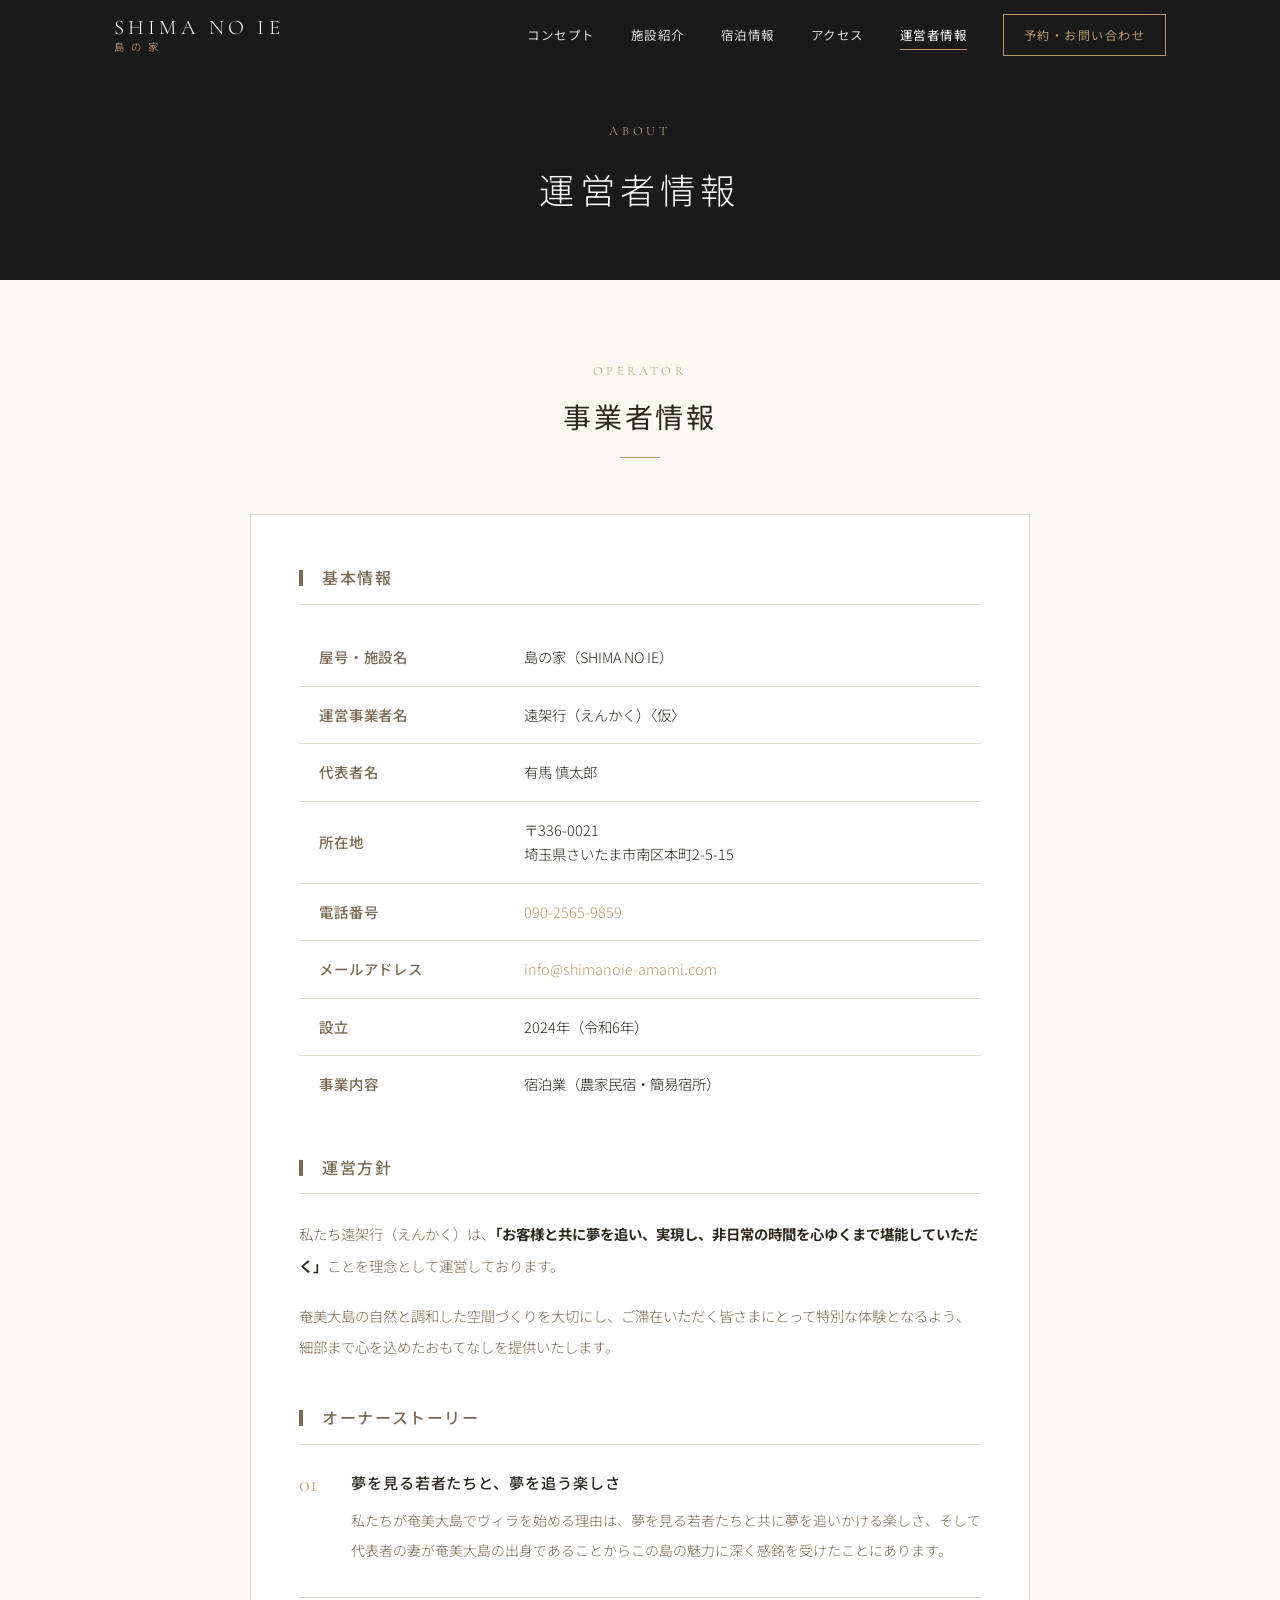
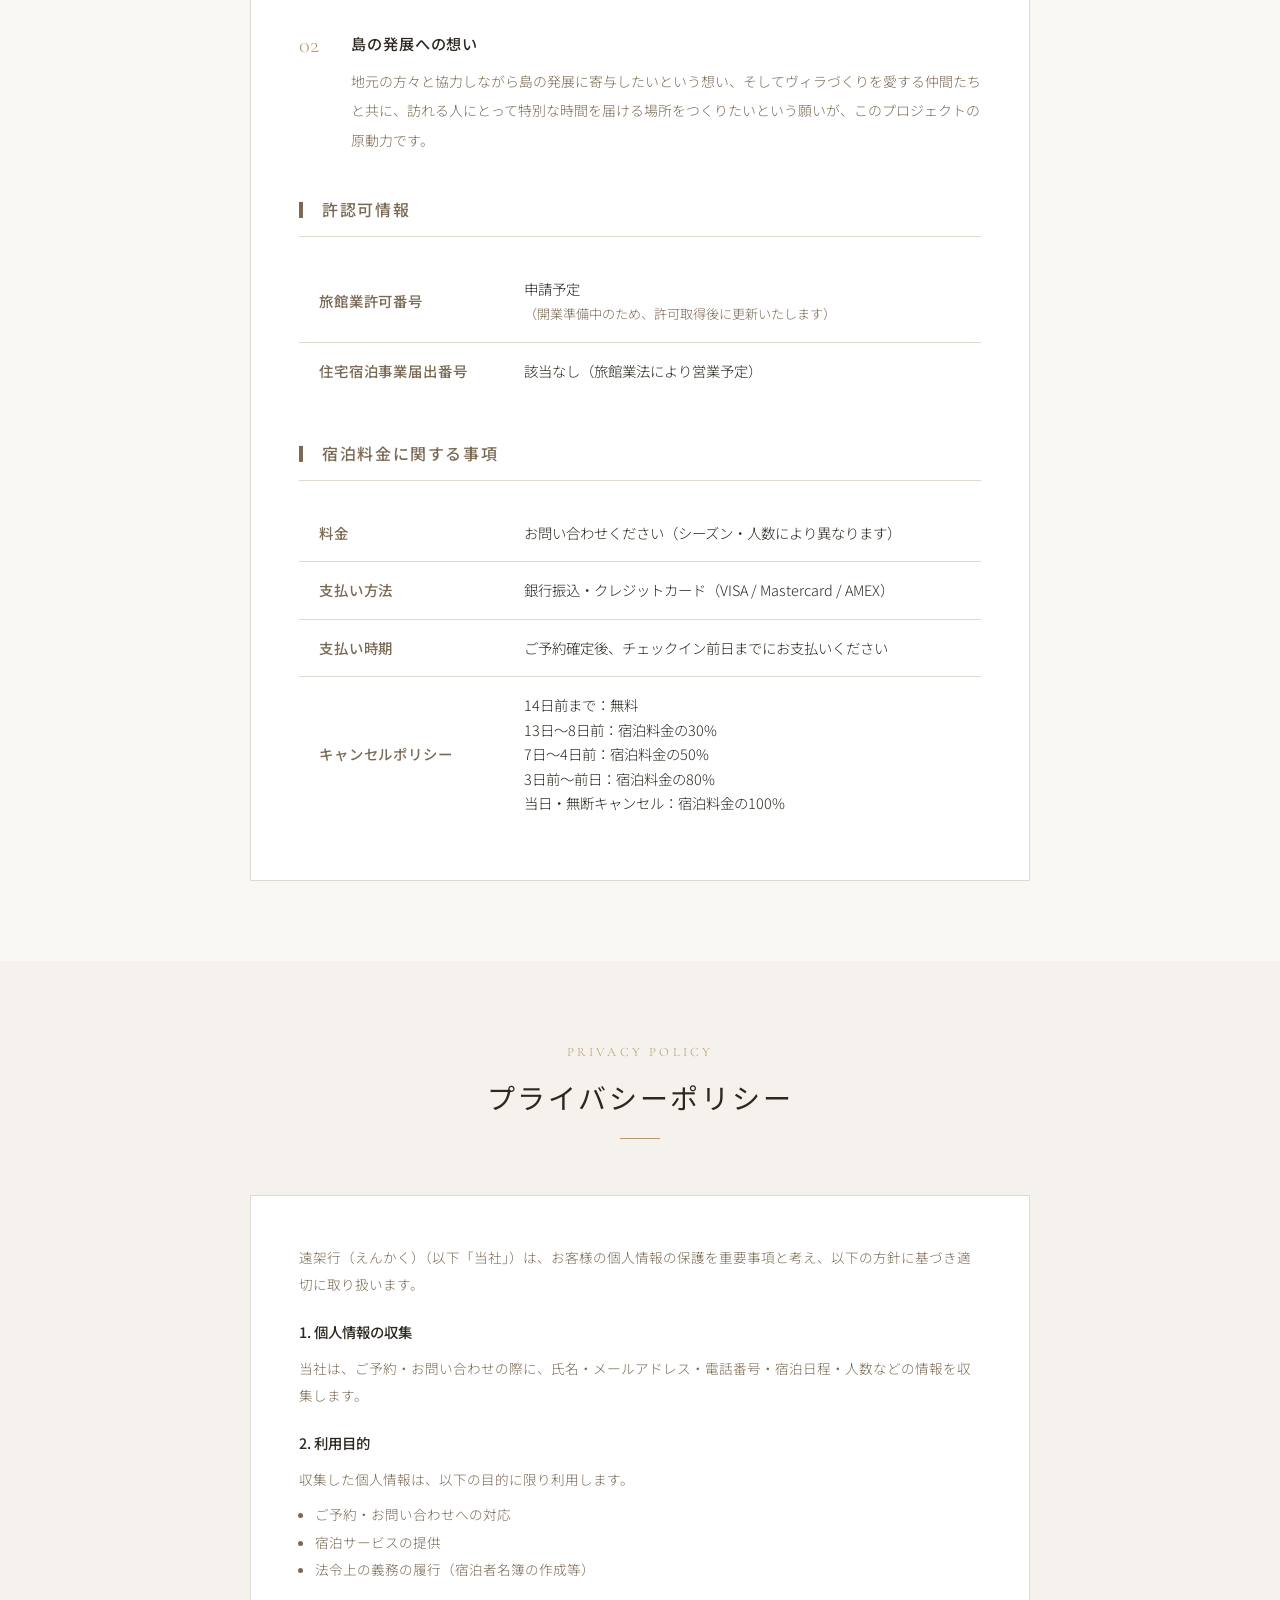
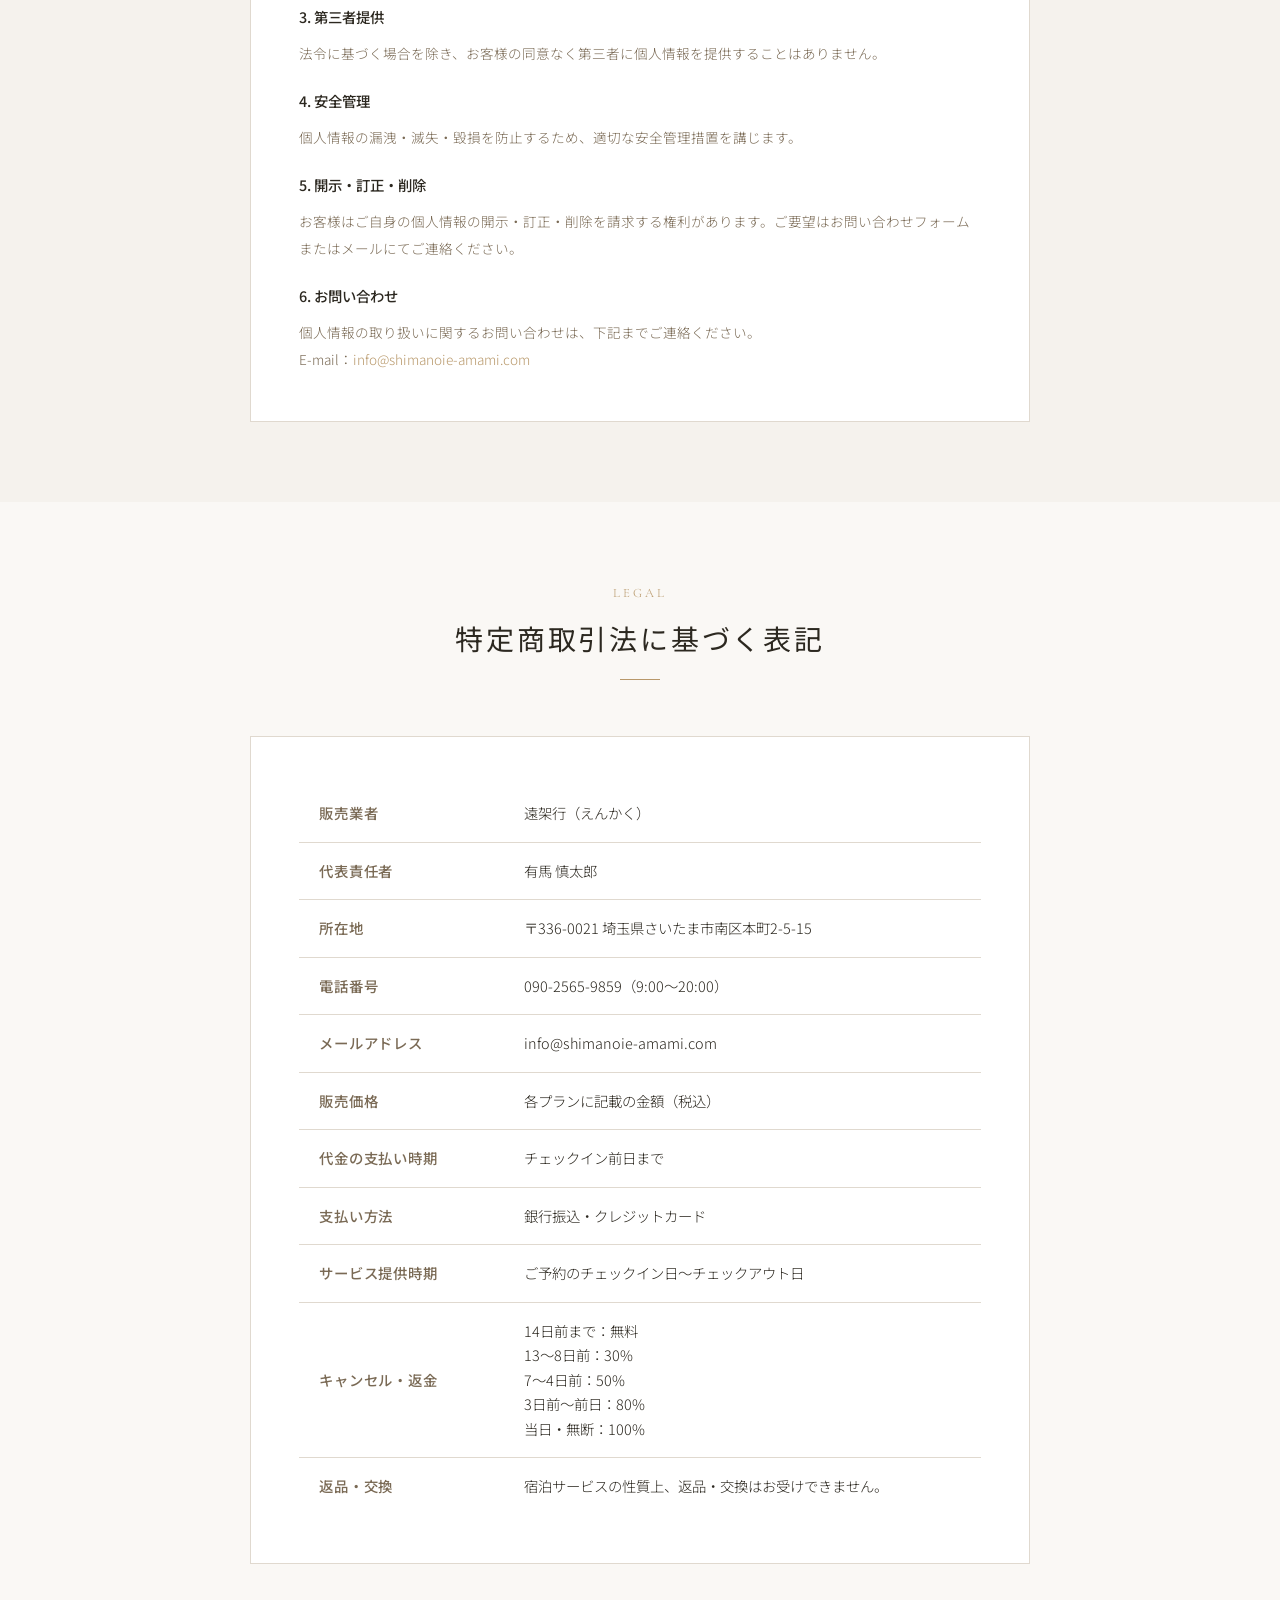
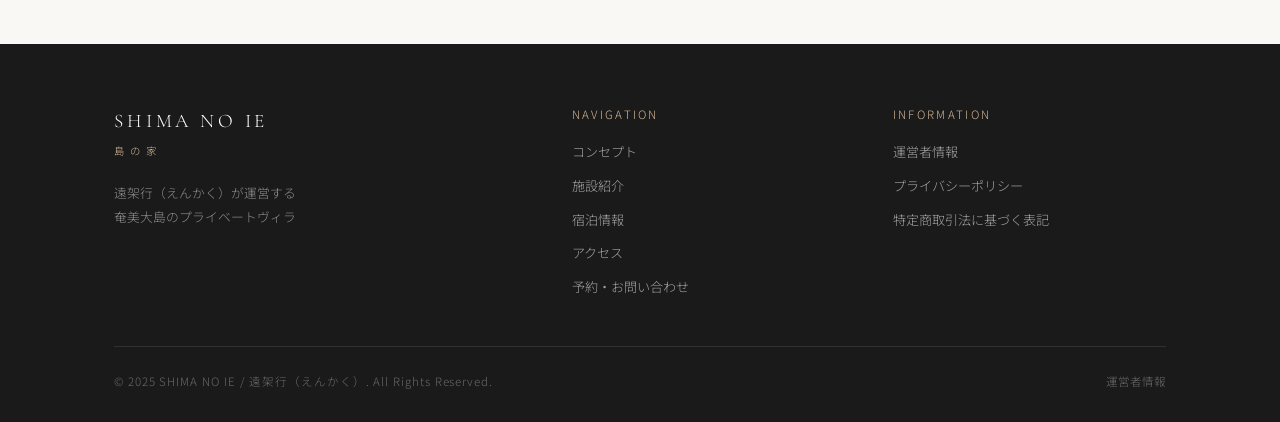
==== commit 7a58c717: "奄美大島表記統一と自然セクション追加" ====
--- a/about.html
+++ b/about.html
@@ -4,7 +4,7 @@
   <meta charset="UTF-8">
   <meta name="viewport" content="width=device-width, initial-scale=1.0">
   <title>運営者情報｜SHIMA NO IE - 島の家</title>
-  <meta name="description" content="島の家の運営者情報・プライバシーポリシー・特定商取引法に基づく表記。">
+  <meta name="description" content="遠架行（えんかく）の運営者情報・運営方針・オーナーストーリー・プライバシーポリシー・特定商取引法に基づく表記。">
   <link rel="stylesheet" href="styles.css">
   <style>
     .about-section-title {
@@ -27,6 +27,56 @@
       color: var(--color-text);
       margin: 20px 0 8px;
     }
+    /* 運営方針・ストーリーブロック */
+    .about-narrative {
+      font-size: 0.9rem;
+      line-height: 2.2;
+      color: var(--color-accent);
+    }
+    .about-narrative p {
+      margin-bottom: 18px;
+    }
+    .about-narrative p:last-child {
+      margin-bottom: 0;
+    }
+    .about-story-item {
+      display: grid;
+      grid-template-columns: 32px 1fr;
+      gap: 0 20px;
+      margin-bottom: 32px;
+      padding-bottom: 32px;
+      border-bottom: 1px solid var(--color-border);
+    }
+    .about-story-item:last-child {
+      margin-bottom: 0;
+      padding-bottom: 0;
+      border-bottom: none;
+    }
+    .about-story-item__num {
+      font-family: var(--font-serif);
+      font-size: 1.4rem;
+      font-weight: 300;
+      color: var(--color-gold);
+      line-height: 1.3;
+    }
+    .about-story-item__title {
+      font-size: 0.95rem;
+      font-weight: 500;
+      letter-spacing: 0.06em;
+      color: var(--color-text);
+      margin-bottom: 10px;
+    }
+    .about-story-item__text {
+      font-size: 0.87rem;
+      line-height: 2.1;
+      color: var(--color-accent);
+    }
+    @media (max-width: 768px) {
+      .about-story-item {
+        grid-template-columns: 28px 1fr;
+        gap: 0 14px;
+      }
+    }
   </style>
 </head>
 <body>
@@ -39,6 +89,7 @@
         <span class="site-logo__jp">島 の 家</span>
       </a>
       <nav class="site-nav">
+        <a href="concept.html">コンセプト</a>
         <a href="facility.html">施設紹介</a>
         <a href="stay-info.html">宿泊情報</a>
         <a href="access.html">アクセス</a>
@@ -51,6 +102,7 @@
     </div>
   </header>
   <nav class="mobile-nav" id="mobile-nav">
+    <a href="concept.html">コンセプト</a>
     <a href="facility.html">施設紹介</a>
     <a href="stay-info.html">宿泊情報</a>
     <a href="access.html">アクセス</a>
@@ -86,23 +138,22 @@
             </tr>
             <tr>
               <th>運営事業者名</th>
-              <td>合同会社 島の家（※仮）</td>
+              <td>遠架行（えんかく）〈仮〉</td>
             </tr>
             <tr>
               <th>代表者名</th>
-              <td>山田 太郎（※仮）</td>
+              <td>有馬 慎太郎</td>
             </tr>
             <tr>
               <th>所在地</th>
               <td>
-                〒894-0000<br>
-                鹿児島県奄美市名瀬〇〇町〇〇番地<br>
-                <span style="font-size:0.82rem;color:var(--color-accent);">（営業所住所・同上）</span>
+                〒336-0021<br>
+                埼玉県さいたま市南区本町2-5-15
               </td>
             </tr>
             <tr>
               <th>電話番号</th>
-              <td><a href="tel:0997000000" style="color:var(--color-gold);">0997-00-0000</a></td>
+              <td><a href="tel:09025659859" style="color:var(--color-gold);">090-2565-9859</a></td>
             </tr>
             <tr>
               <th>メールアドレス</th>
@@ -118,19 +169,51 @@
             </tr>
           </tbody>
         </table>
+
+        <h3 class="about-section-title">▎ 運営方針</h3>
+        <div class="about-narrative" style="margin-bottom:40px;">
+          <p>
+            私たち遠架行（えんかく）は、<strong style="color:var(--color-text);">「お客様と共に夢を追い、実現し、非日常の時間を心ゆくまで堪能していただく」</strong>ことを理念として運営しております。
+          </p>
+          <p>
+            奄美大島の自然と調和した空間づくりを大切にし、ご滞在いただく皆さまにとって特別な体験となるよう、細部まで心を込めたおもてなしを提供いたします。
+          </p>
+        </div>
+
+        <h3 class="about-section-title">▎ オーナーストーリー</h3>
+        <div style="margin-bottom:40px;">
+          <div class="about-story-item">
+            <div class="about-story-item__num">01</div>
+            <div>
+              <h4 class="about-story-item__title">夢を見る若者たちと、夢を追う楽しさ</h4>
+              <p class="about-story-item__text">
+                私たちが奄美大島でヴィラを始める理由は、夢を見る若者たちと共に夢を追いかける楽しさ、そして代表者の妻が奄美大島の出身であることからこの島の魅力に深く感銘を受けたことにあります。
+              </p>
+            </div>
+          </div>
+          <div class="about-story-item">
+            <div class="about-story-item__num">02</div>
+            <div>
+              <h4 class="about-story-item__title">島の発展への想い</h4>
+              <p class="about-story-item__text">
+                地元の方々と協力しながら島の発展に寄与したいという想い、そしてヴィラづくりを愛する仲間たちと共に、訪れる人にとって特別な時間を届ける場所をつくりたいという願いが、このプロジェクトの原動力です。
+              </p>
+            </div>
+          </div>
+        </div>
 
         <h3 class="about-section-title">▎ 許認可情報</h3>
         <table class="info-table" style="margin-bottom:40px;">
           <tbody>
             <tr>
               <th>旅館業許可番号</th>
-              <td>鹿児島県 旅館業法 第○号（簡易宿所）<br>
-                  <span style="font-size:0.82rem;color:var(--color-accent);">許可行政庁：奄美市</span>
+              <td>申請予定<br>
+                  <span style="font-size:0.82rem;color:var(--color-accent);">（開業準備中のため、許可取得後に更新いたします）</span>
               </td>
             </tr>
             <tr>
               <th>住宅宿泊事業届出番号</th>
-              <td>該当なし（旅館業法により営業）</td>
+              <td>該当なし（旅館業法により営業予定）</td>
             </tr>
           </tbody>
         </table>
@@ -178,7 +261,7 @@
 
       <div class="about-box fade-in">
         <div class="policy-text">
-          <p>合同会社 島の家（以下「当社」）は、お客様の個人情報の保護を重要事項と考え、以下の方針に基づき適切に取り扱います。</p>
+          <p>遠架行（えんかく）（以下「当社」）は、お客様の個人情報の保護を重要事項と考え、以下の方針に基づき適切に取り扱います。</p>
 
           <h4>1. 個人情報の収集</h4>
           <p>当社は、ご予約・お問い合わせの際に、氏名・メールアドレス・電話番号・宿泊日程・人数などの情報を収集します。</p>
@@ -223,19 +306,19 @@
           <tbody>
             <tr>
               <th>販売業者</th>
-              <td>合同会社 島の家</td>
+              <td>遠架行（えんかく）</td>
             </tr>
             <tr>
               <th>代表責任者</th>
-              <td>山田 太郎</td>
+              <td>有馬 慎太郎</td>
             </tr>
             <tr>
               <th>所在地</th>
-              <td>〒894-0000 鹿児島県奄美市名瀬〇〇町〇〇番地</td>
+              <td>〒336-0021 埼玉県さいたま市南区本町2-5-15</td>
             </tr>
             <tr>
               <th>電話番号</th>
-              <td>0997-00-0000（9:00〜20:00）</td>
+              <td>090-2565-9859（9:00〜20:00）</td>
             </tr>
             <tr>
               <th>メールアドレス</th>
@@ -286,11 +369,12 @@
             <span class="footer-brand__en">SHIMA NO IE</span>
             <span class="footer-brand__jp">島 の 家</span>
           </div>
-          <p class="footer-brand__text">奄美大島の自然に囲まれた<br>完全プライベートのヴィラ</p>
+          <p class="footer-brand__text">遠架行（えんかく）が運営する<br>奄美大島のプライベートヴィラ</p>
         </div>
         <div class="footer-nav">
           <p class="footer-nav__title">Navigation</p>
           <div class="footer-nav__links">
+            <a href="concept.html">コンセプト</a>
             <a href="facility.html">施設紹介</a>
             <a href="stay-info.html">宿泊情報</a>
             <a href="access.html">アクセス</a>
@@ -307,7 +391,7 @@
         </div>
       </div>
       <div class="footer-bottom">
-        <small>&copy; 2025 SHIMA NO IE. All Rights Reserved.</small>
+        <small>&copy; 2025 SHIMA NO IE / 遠架行（えんかく）. All Rights Reserved.</small>
         <a href="about.html">運営者情報</a>
       </div>
     </div>
--- a/styles.css
+++ b/styles.css
@@ -1230,3 +1230,41 @@
     grid-template-columns: 1fr;
   }
 }
+
+/* ============================================
+   奄美大島の自然セクション
+   ============================================ */
+.nature-images {
+  display: flex;
+  gap: 40px;
+  justify-content: center;
+  flex-wrap: wrap;
+  margin-top: 40px;
+}
+
+.nature-item {
+  flex: 1;
+  min-width: 250px;
+  text-align: center;
+}
+
+.nature-item img {
+  width: 100%;
+  height: auto;
+  border-radius: var(--radius);
+  box-shadow: var(--shadow);
+  margin-bottom: 16px;
+}
+
+.nature-item__caption {
+  font-size: 0.9rem;
+  line-height: 1.6;
+  color: var(--color-text);
+}
+
+@media (max-width: 768px) {
+  .nature-images {
+    flex-direction: column;
+    align-items: center;
+  }
+}
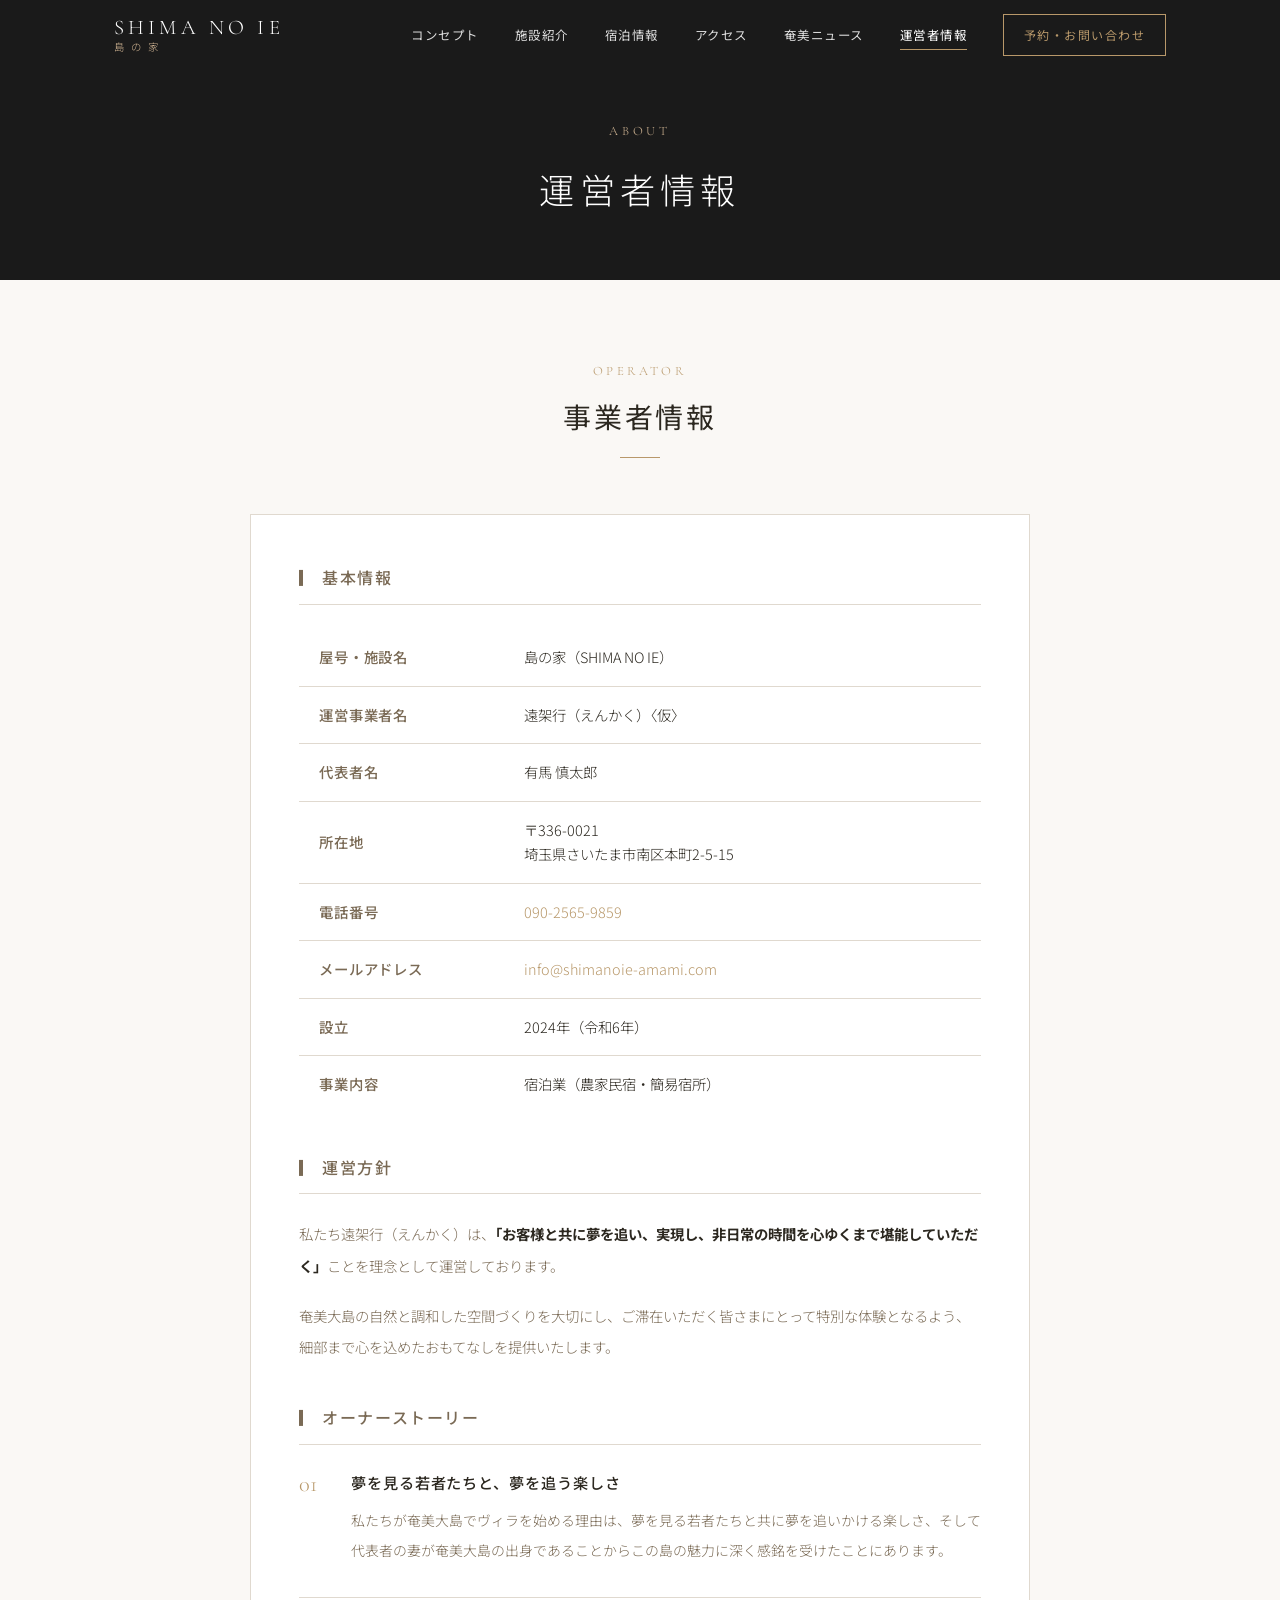
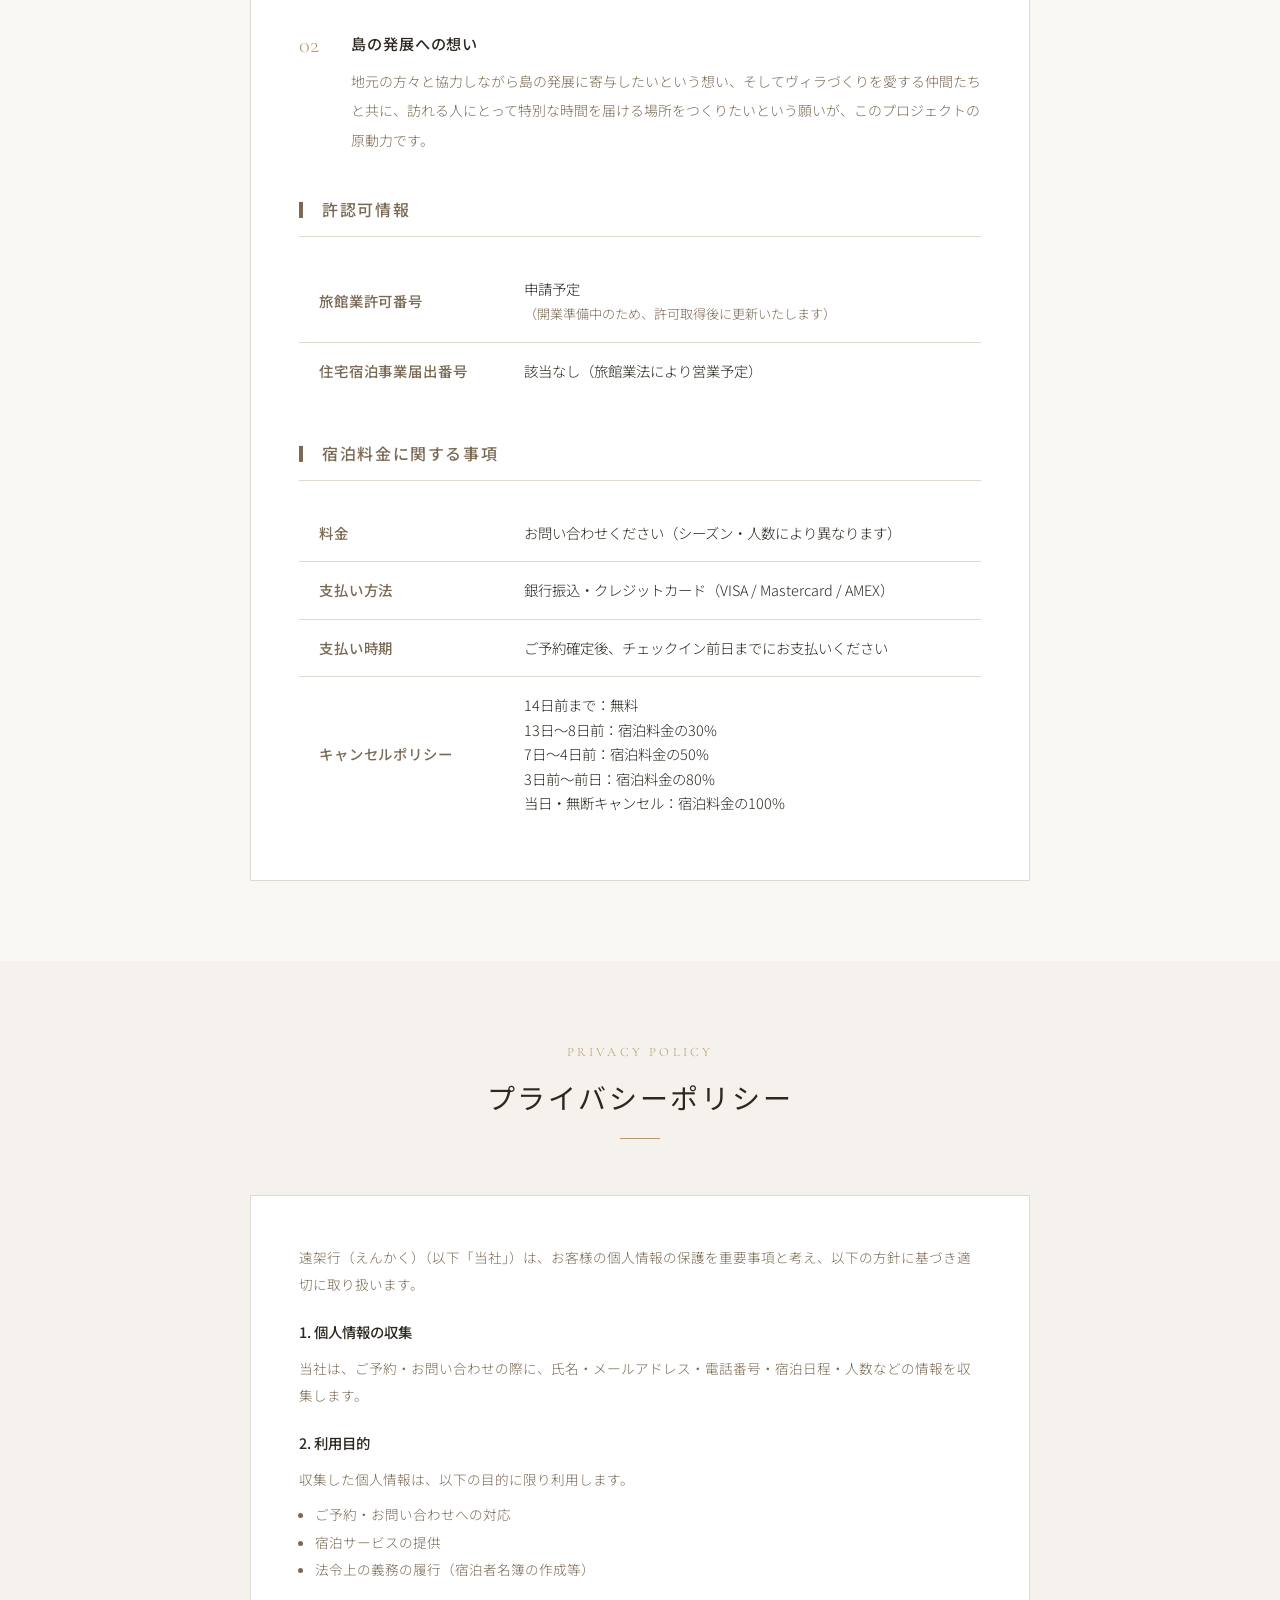
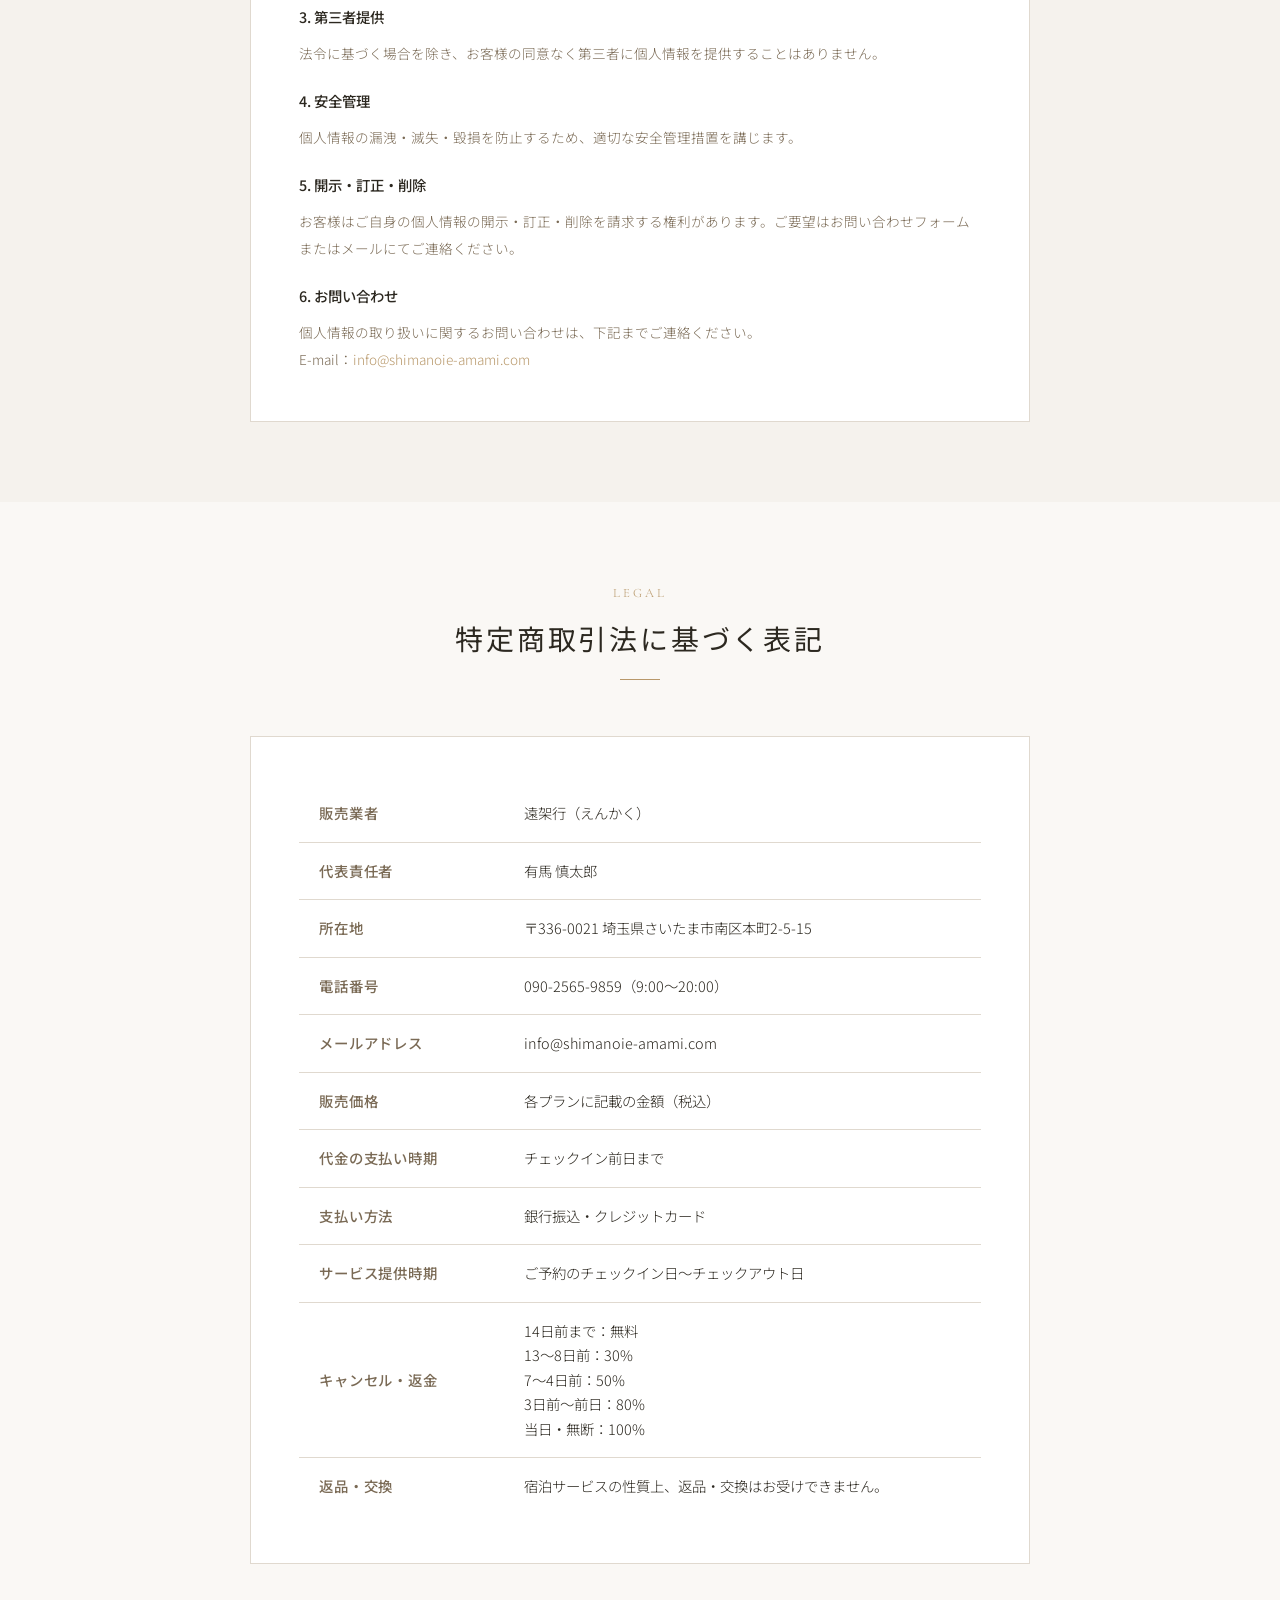
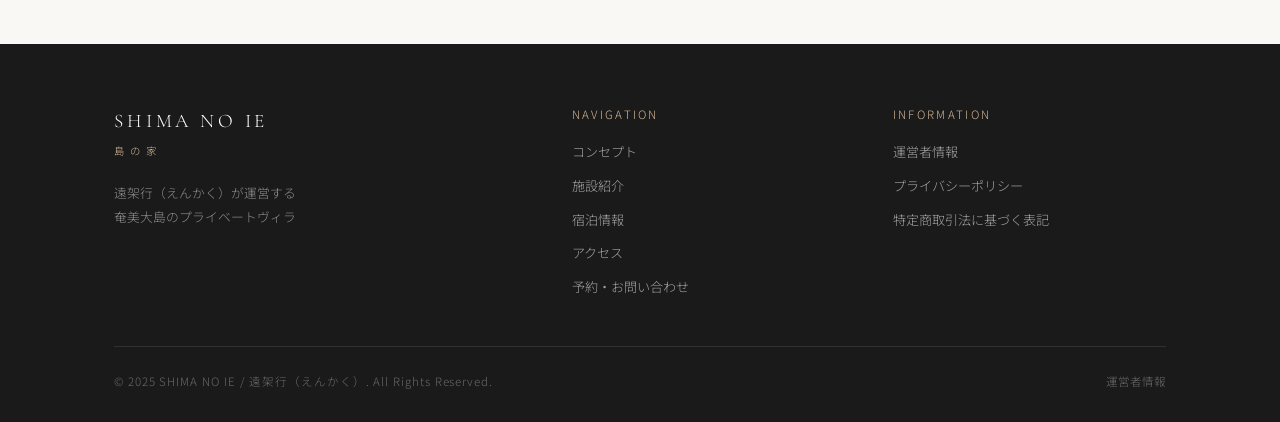
==== commit a0913b0d: "feat: 奄美ニュースページ追加・全ページナビ更新 - news.html 新規作成（週別ニュースアーカイブ） - index.html にニュースプレビューセクション追加 - 全ページのナビゲーシ" ====
--- a/about.html
+++ b/about.html
@@ -93,6 +93,7 @@
         <a href="facility.html">施設紹介</a>
         <a href="stay-info.html">宿泊情報</a>
         <a href="access.html">アクセス</a>
+        <a href="news.html">奄美ニュース</a>
         <a href="about.html" class="active">運営者情報</a>
         <a href="contact.html" class="nav-cta">予約・お問い合わせ</a>
       </nav>
@@ -106,6 +107,7 @@
     <a href="facility.html">施設紹介</a>
     <a href="stay-info.html">宿泊情報</a>
     <a href="access.html">アクセス</a>
+    <a href="news.html">奄美ニュース</a>
     <a href="about.html">運営者情報</a>
     <a href="contact.html">予約・お問い合わせ</a>
   </nav>
